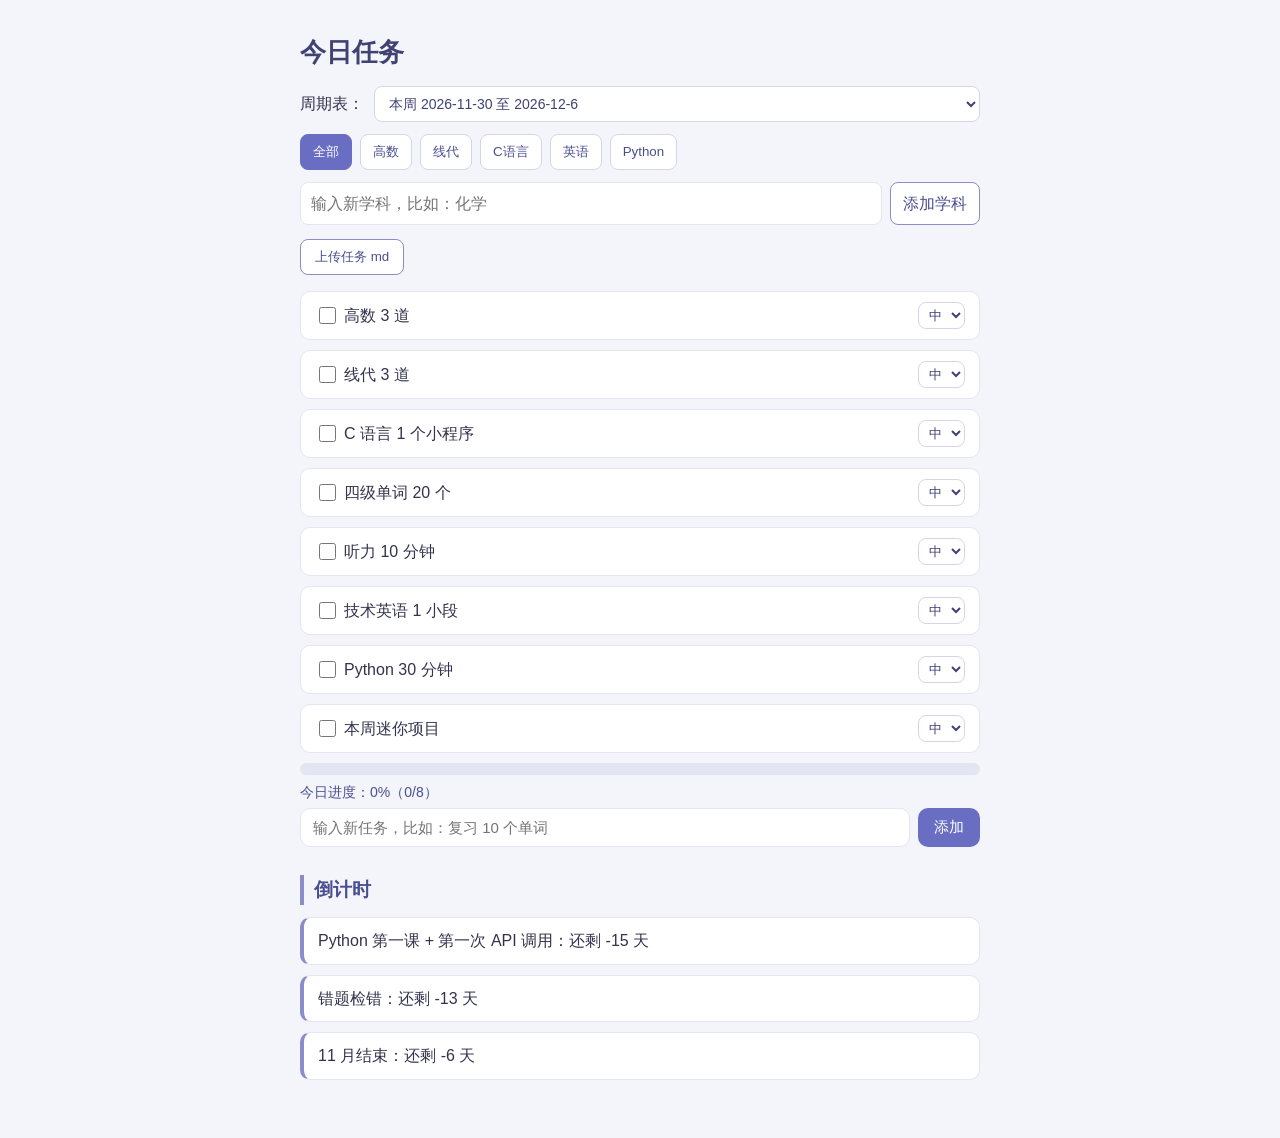
==== index.html @ de3592ec "学习打卡主页：去掉单词卡" ====
<!DOCTYPE html>
<html lang="zh-CN">
<head>
<meta charset="UTF-8">
<title>学习打卡</title>
<link rel="stylesheet" href="style.css">
</head>
<body>
<h1>今日任务</h1>
<div id="week-picker">
<label for="week-select">周期表：</label>
<select id="week-select"></select>
</div>
<nav id="subjects" aria-label="学科筛选"></nav>
<div id="add-subject-box">
<input id="new-subject" placeholder="输入新学科，比如：化学" maxlength="20">
<button id="add-subject" type="button">添加学科</button>
</div>
<div id="upload-box">
<input id="md-file" type="file" accept=".md,text/markdown" hidden>
<button id="upload-md" type="button">上传任务 md</button>
<span id="upload-status" aria-live="polite"></span>
</div>
<div id="tasks"></div>
<div id="progress">
<div id="progress-bar"></div>
</div>
<p id="progress-text">今日进度：0%</p>
<div id="add-box">
<input id="new-task" placeholder="输入新任务，比如：复习 10 个单词">
<button id="add-task">添加</button>
</div>
<h2>倒计时</h2>
<ul id="countdowns"></ul>
<script src="app.js"></script>
</body>
</html>
---- style.css ----
/* 学习打卡主页样式：第 4 步视觉收尾
   配色：低饱和蓝紫，整洁协调
   用法：直接覆盖本地的 style.css，浏览器 Ctrl+F5 强制刷新
   只改样式，不动 index.html 和 app.js */

* {
  box-sizing: border-box;
}

body {
  max-width: 720px;
  margin: 0 auto;
  padding: 24px 20px 48px;
  font-family: "Microsoft YaHei", "PingFang SC", sans-serif;
  background: #f4f5fb;
  color: #33334d;
  line-height: 1.6;
}

h1 {
  font-size: 26px;
  color: #3f4273;
  margin: 8px 0 20px;
}

h2 {
  font-size: 19px;
  color: #4a4e8f;
  margin: 28px 0 12px;
  padding-left: 10px;
  border-left: 4px solid #8a8dc7;
}

#week-picker {
  display: flex;
  align-items: center;
  gap: 10px;
  margin: -8px 0 16px;
}

#week-picker label {
  margin: 0;
  padding: 0;
  border: 0;
  background: none;
  cursor: default;
}

#week-select,
.priority {
  border: 1px solid #d4d6e8;
  border-radius: 8px;
  background: #ffffff;
  color: #3f4273;
  font-family: inherit;
}

#week-select {
  flex: 1;
  padding: 8px 10px;
  font-size: 14px;
}

.priority {
  padding: 4px 6px;
}

#week-select:focus,
.priority:focus {
  outline: 2px solid #b9bce0;
  outline-offset: 1px;
}

#upload-box {
  display: flex;
  align-items: center;
  gap: 10px;
  margin-bottom: 16px;
}

#upload-md {
  padding: 8px 14px;
  border: 1px solid #8a8dc7;
  border-radius: 8px;
  background: #ffffff;
  color: #4a4e8f;
  font-family: inherit;
  cursor: pointer;
}

#upload-md:hover {
  background: #eeeefa;
}

#upload-status {
  font-size: 14px;
  color: #5f638f;
}

#subjects {
  display: flex;
  flex-wrap: wrap;
  gap: 8px;
  margin: -4px 0 12px;
}

.subject {
  min-height: 36px;
  padding: 6px 12px;
  border: 1px solid #d4d6e8;
  border-radius: 8px;
  background: #ffffff;
  color: #4a4e8f;
  font-family: inherit;
  cursor: pointer;
}

.subject:hover {
  border-color: #8a8dc7;
}

.subject.active {
  border-color: #6a6ec2;
  background: #6a6ec2;
  color: #ffffff;
}

#add-subject-box {
  display: flex;
  gap: 8px;
  margin-bottom: 14px;
}

#new-subject {
  min-width: 0;
  flex: 1;
  padding: 8px 10px;
  border: 1px solid #e3e5f2;
  border-radius: 8px;
  font: inherit;
}

#add-subject {
  padding: 8px 12px;
  border: 1px solid #8a8dc7;
  border-radius: 8px;
  background: #ffffff;
  color: #4a4e8f;
  font: inherit;
  cursor: pointer;
}

/* 今日任务：一行一项，勾选后变淡 */
label {
  display: flex;
  align-items: center;
  gap: 8px;
  background: #ffffff;
  border: 1px solid #e3e5f2;
  border-radius: 10px;
  padding: 10px 14px;
  margin-bottom: 10px;
  cursor: pointer;
}

label:hover {
  border-color: #b9bce0;
}

label:has(input:checked) {
  opacity: 0.6;
}

/* 任务文字占满中间，删除按钮贴右边 */
label span {
  flex: 1;
}

input.task {
  accent-color: #6a6ec2;
  width: 17px;
  height: 17px;
  margin-right: 0;
  vertical-align: -3px;
}

.del {
  border: none;
  background: none;
  color: #b0b3c8;
  font-size: 18px;
  line-height: 1;
  padding: 2px 6px;
  cursor: pointer;
}

.del:hover {
  color: #e05252;
}

/* 自己加任务：一行输入框 + 添加按钮 */
#add-box {
  display: flex;
  gap: 8px;
  margin-top: 4px;
}

#new-task {
  flex: 1;
  padding: 10px 12px;
  border: 1px solid #e3e5f2;
  border-radius: 10px;
  font-size: 15px;
  font-family: inherit;
  color: #33334d;
  background: #ffffff;
}

#new-task:focus {
  outline: none;
  border-color: #8a8dc7;
}

#add-task {
  padding: 10px 16px;
  border: none;
  border-radius: 10px;
  background: #6a6ec2;
  color: #ffffff;
  font-size: 15px;
  cursor: pointer;
}

#add-task:hover {
  background: #5a5eb5;
}

/* 倒计时：一行一条 */
#countdowns {
  list-style: none;
  padding: 0;
  margin: 0;
}

#countdowns li {
  background: #ffffff;
  border: 1px solid #e3e5f2;
  border-left: 4px solid #8a8dc7;
  border-radius: 10px;
  padding: 10px 14px;
  margin-bottom: 10px;
}

/* 今日进度：进度条 + 百分比 */
#progress {
  background: #e3e5f2;
  border-radius: 8px;
  height: 12px;
  overflow: hidden;
  margin: 4px 0 6px;
}

#progress-bar {
  height: 100%;
  width: 0;
  background: #6a6ec2;
  border-radius: 8px;
  transition: width 0.3s ease;
}

#progress-text {
  margin: 0 0 4px;
  font-size: 14px;
  color: #4a4e8f;
}
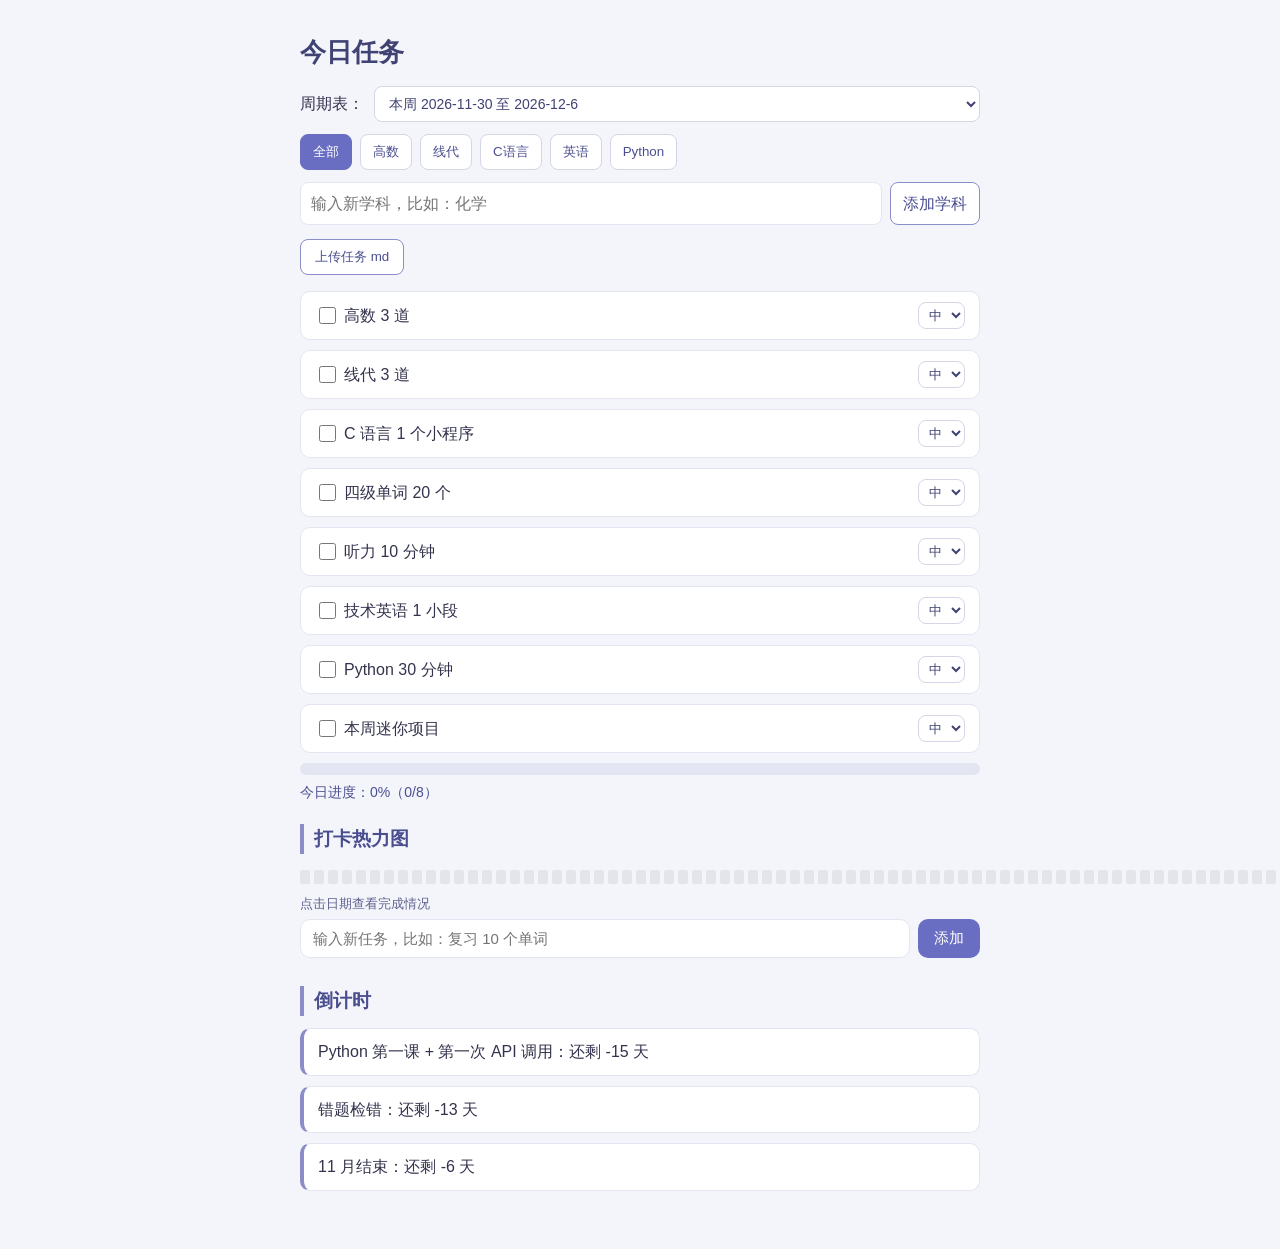
==== commit fe25bcbc: "学习打卡主页：打卡热力图" ====
--- a/index.html
+++ b/index.html
@@ -26,6 +26,11 @@
 <div id="progress-bar"></div>
 </div>
 <p id="progress-text">今日进度：0%</p>
+<section id="heatmap-section" aria-label="最近 12 周打卡热力图">
+<h2>打卡热力图</h2>
+<div id="heatmap" role="grid"></div>
+<p id="heatmap-detail" aria-live="polite">点击日期查看完成情况</p>
+</section>
 <div id="add-box">
 <input id="new-task" placeholder="输入新任务，比如：复习 10 个单词">
 <button id="add-task">添加</button>
--- a/style.css
+++ b/style.css
@@ -273,3 +273,44 @@
   font-size: 14px;
   color: #4a4e8f;
 }
+
+#heatmap-section h2 {
+  margin-top: 20px;
+}
+
+#heatmap {
+  display: grid;
+  grid-template-columns: repeat(21, 1fr);
+  grid-auto-rows: 14px;
+  grid-auto-flow: column;
+  gap: 4px;
+  padding: 4px 0;
+}
+
+.heat-cell {
+  width: 100%;
+  min-width: 10px;
+  height: 14px;
+  padding: 0;
+  border: 0;
+  border-radius: 2px;
+  background: #e3e5eb;
+  cursor: pointer;
+}
+
+.heat-cell:hover,
+.heat-cell:focus {
+  outline: 2px solid #6a6ec2;
+  outline-offset: 1px;
+}
+
+.heat-level-1 { background: #d4d5e8; }
+.heat-level-2 { background: #b4b5d8; }
+.heat-level-3 { background: #8d90c8; }
+.heat-level-4 { background: #6a6ec2; }
+
+#heatmap-detail {
+  margin: 6px 0 4px;
+  color: #5f638f;
+  font-size: 13px;
+}
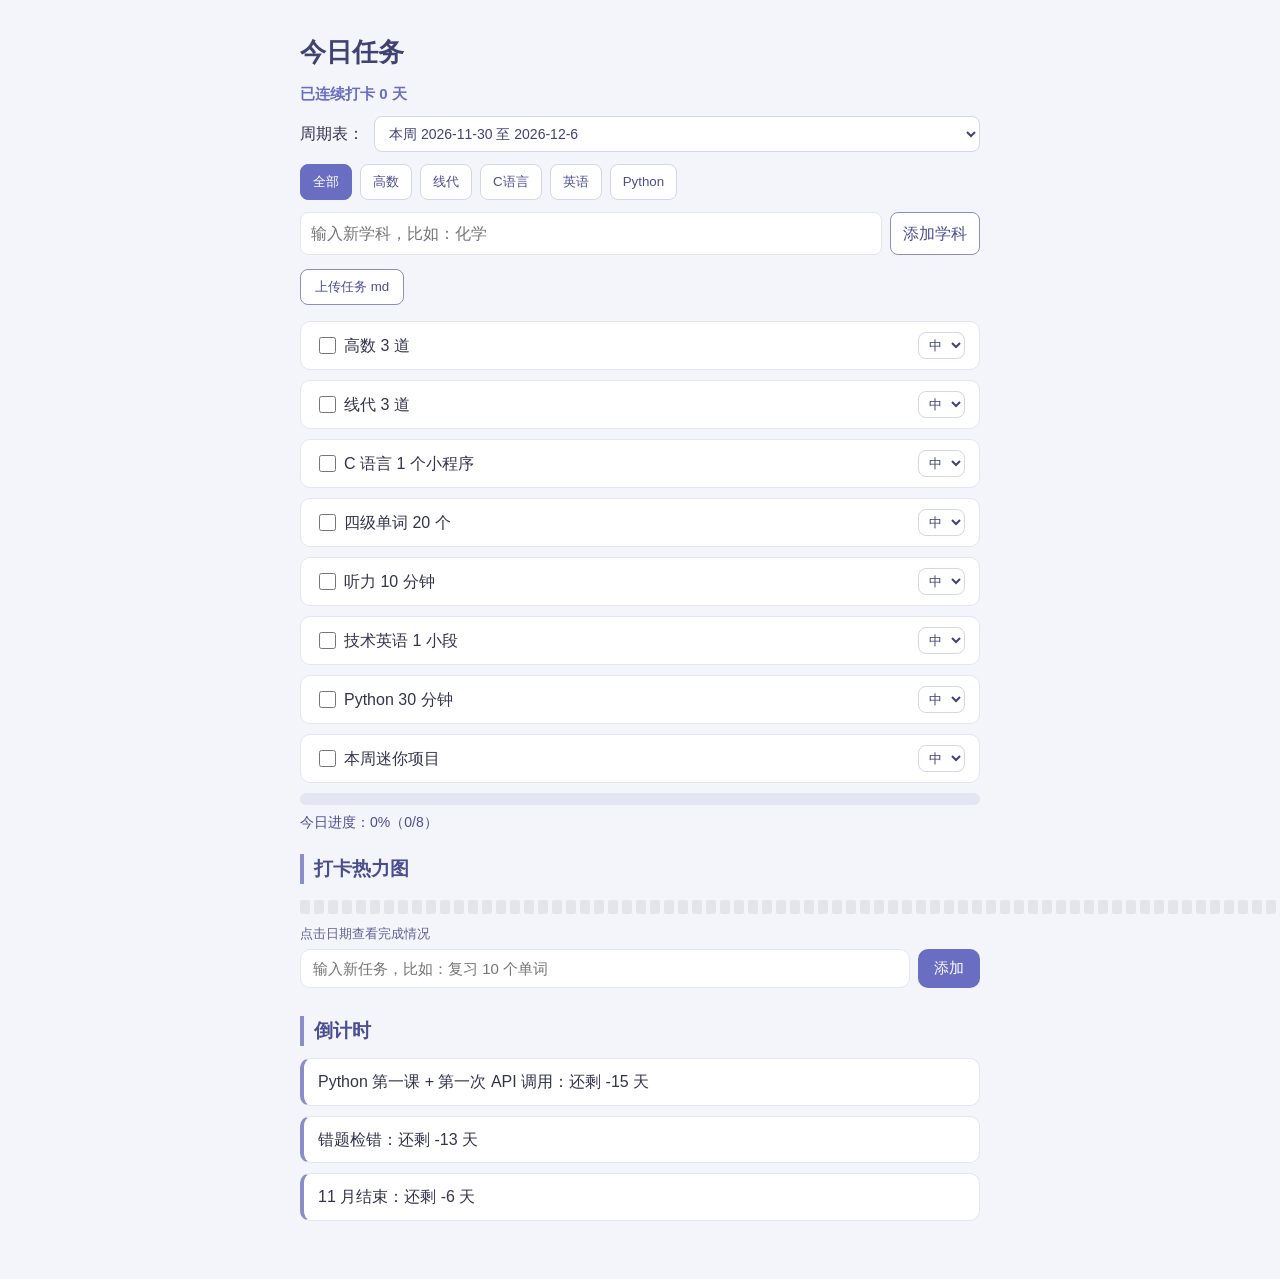
==== commit b544aa0e: "学习打卡主页：连续打卡天数" ====
--- a/index.html
+++ b/index.html
@@ -7,6 +7,7 @@
 </head>
 <body>
 <h1>今日任务</h1>
+<p id="streak-text">已连续打卡 0 天</p>
 <div id="week-picker">
 <label for="week-select">周期表：</label>
 <select id="week-select"></select>
--- a/style.css
+++ b/style.css
@@ -23,6 +23,13 @@
   margin: 8px 0 20px;
 }
 
+#streak-text {
+  margin: -12px 0 18px;
+  color: #6a6ec2;
+  font-size: 15px;
+  font-weight: 600;
+}
+
 h2 {
   font-size: 19px;
   color: #4a4e8f;
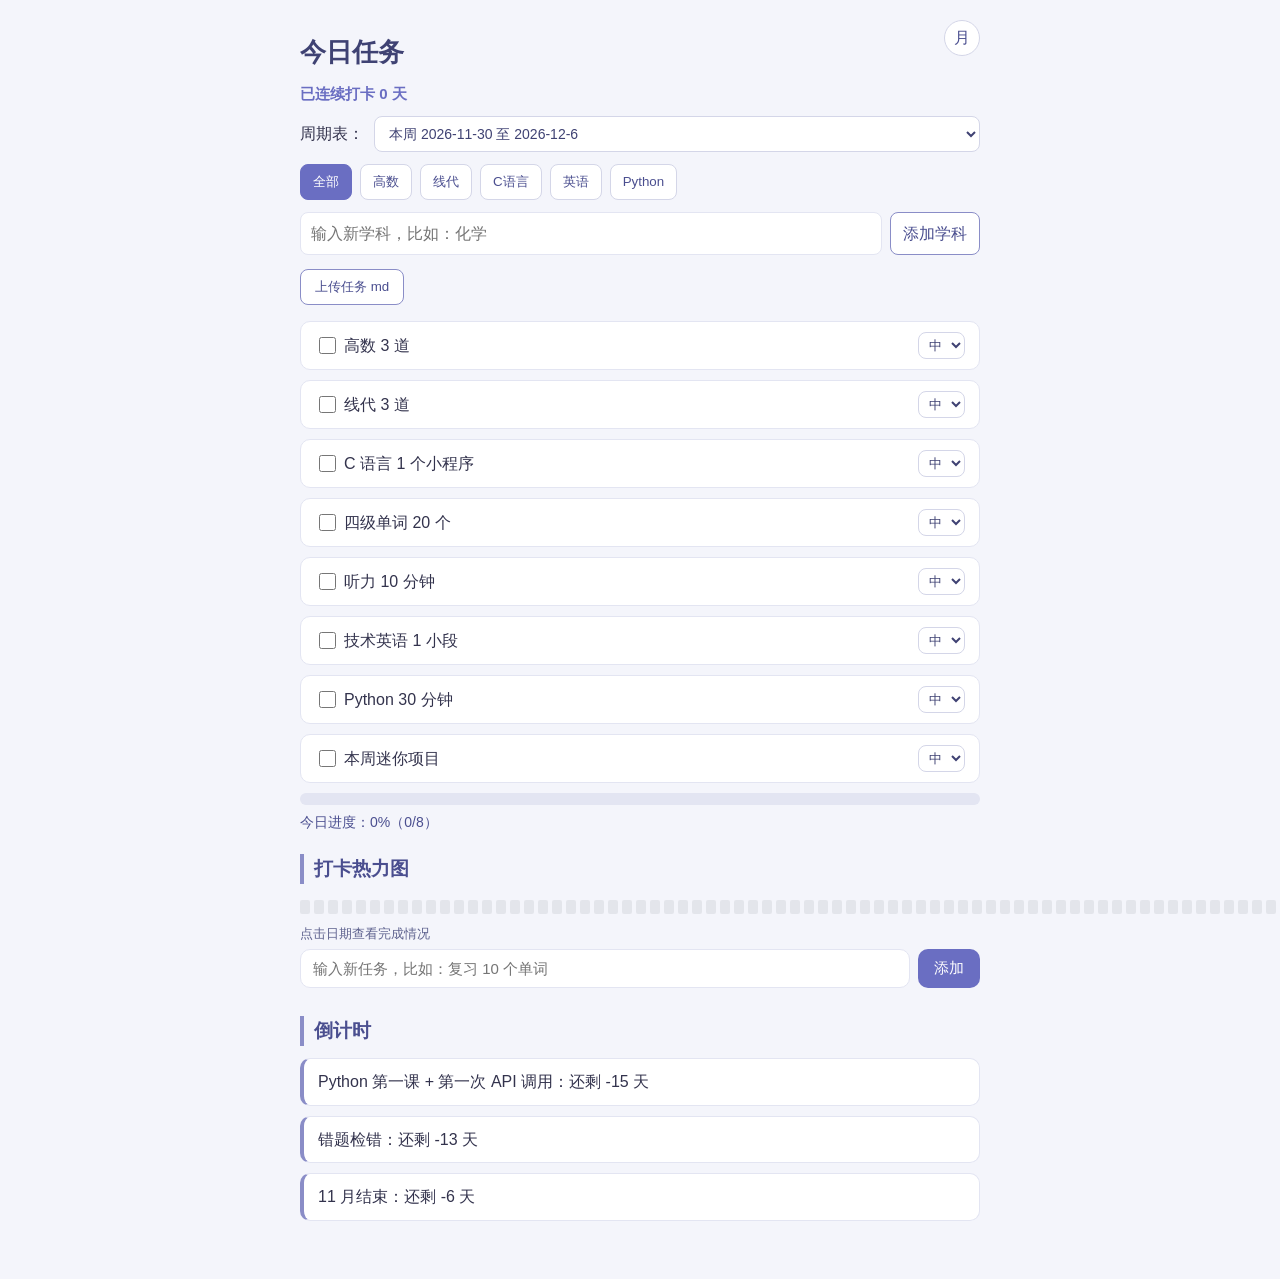
==== commit a63f7018: "学习打卡主页：深色模式" ====
--- a/index.html
+++ b/index.html
@@ -6,6 +6,7 @@
 <link rel="stylesheet" href="style.css">
 </head>
 <body>
+<button id="theme-toggle" type="button" aria-label="切换深色模式" title="切换深色模式">月</button>
 <h1>今日任务</h1>
 <p id="streak-text">已连续打卡 0 天</p>
 <div id="week-picker">
--- a/style.css
+++ b/style.css
@@ -8,6 +8,7 @@
 }
 
 body {
+  position: relative;
   max-width: 720px;
   margin: 0 auto;
   padding: 24px 20px 48px;
@@ -15,6 +16,27 @@
   background: #f4f5fb;
   color: #33334d;
   line-height: 1.6;
+}
+
+#theme-toggle {
+  position: absolute;
+  top: 20px;
+  right: 20px;
+  width: 36px;
+  height: 36px;
+  border: 1px solid #d4d6e8;
+  border-radius: 50%;
+  background: #ffffff;
+  color: #4a4e8f;
+  font-size: 16px;
+  cursor: pointer;
+}
+
+#theme-toggle:hover,
+#theme-toggle:focus {
+  border-color: #6a6ec2;
+  outline: 2px solid #b9bce0;
+  outline-offset: 1px;
 }
 
 h1 {
@@ -321,3 +343,63 @@
   color: #5f638f;
   font-size: 13px;
 }
+
+body.dark-mode {
+  background: #25263a;
+  color: #e7e8f5;
+}
+
+body.dark-mode h1,
+body.dark-mode h2 {
+  color: #d5d6f2;
+}
+
+body.dark-mode h2 {
+  border-left-color: #989bd4;
+}
+
+body.dark-mode #streak-text,
+body.dark-mode #progress-text,
+body.dark-mode #heatmap-detail,
+body.dark-mode #upload-status {
+  color: #bfc1e8;
+}
+
+body.dark-mode #theme-toggle,
+body.dark-mode #week-select,
+body.dark-mode .priority,
+body.dark-mode .subject,
+body.dark-mode #new-subject,
+body.dark-mode #new-task,
+body.dark-mode #upload-md,
+body.dark-mode #add-subject {
+  background: #353650;
+  border-color: #656994;
+  color: #e7e8f5;
+}
+
+body.dark-mode label,
+body.dark-mode #countdowns li {
+  background: #303148;
+  border-color: #505477;
+  color: #e7e8f5;
+}
+
+body.dark-mode label:hover {
+  border-color: #989bd4;
+}
+
+body.dark-mode #progress {
+  background: #464967;
+}
+
+body.dark-mode #upload-md:hover,
+body.dark-mode #add-subject:hover {
+  background: #44476a;
+}
+
+body.dark-mode .heat-cell.heat-level-0 { background: #3a3c52; }
+body.dark-mode .heat-cell.heat-level-1 { background: #575a82; }
+body.dark-mode .heat-cell.heat-level-2 { background: #7478aa; }
+body.dark-mode .heat-cell.heat-level-3 { background: #9296cf; }
+body.dark-mode .heat-cell.heat-level-4 { background: #b0b3e8; }
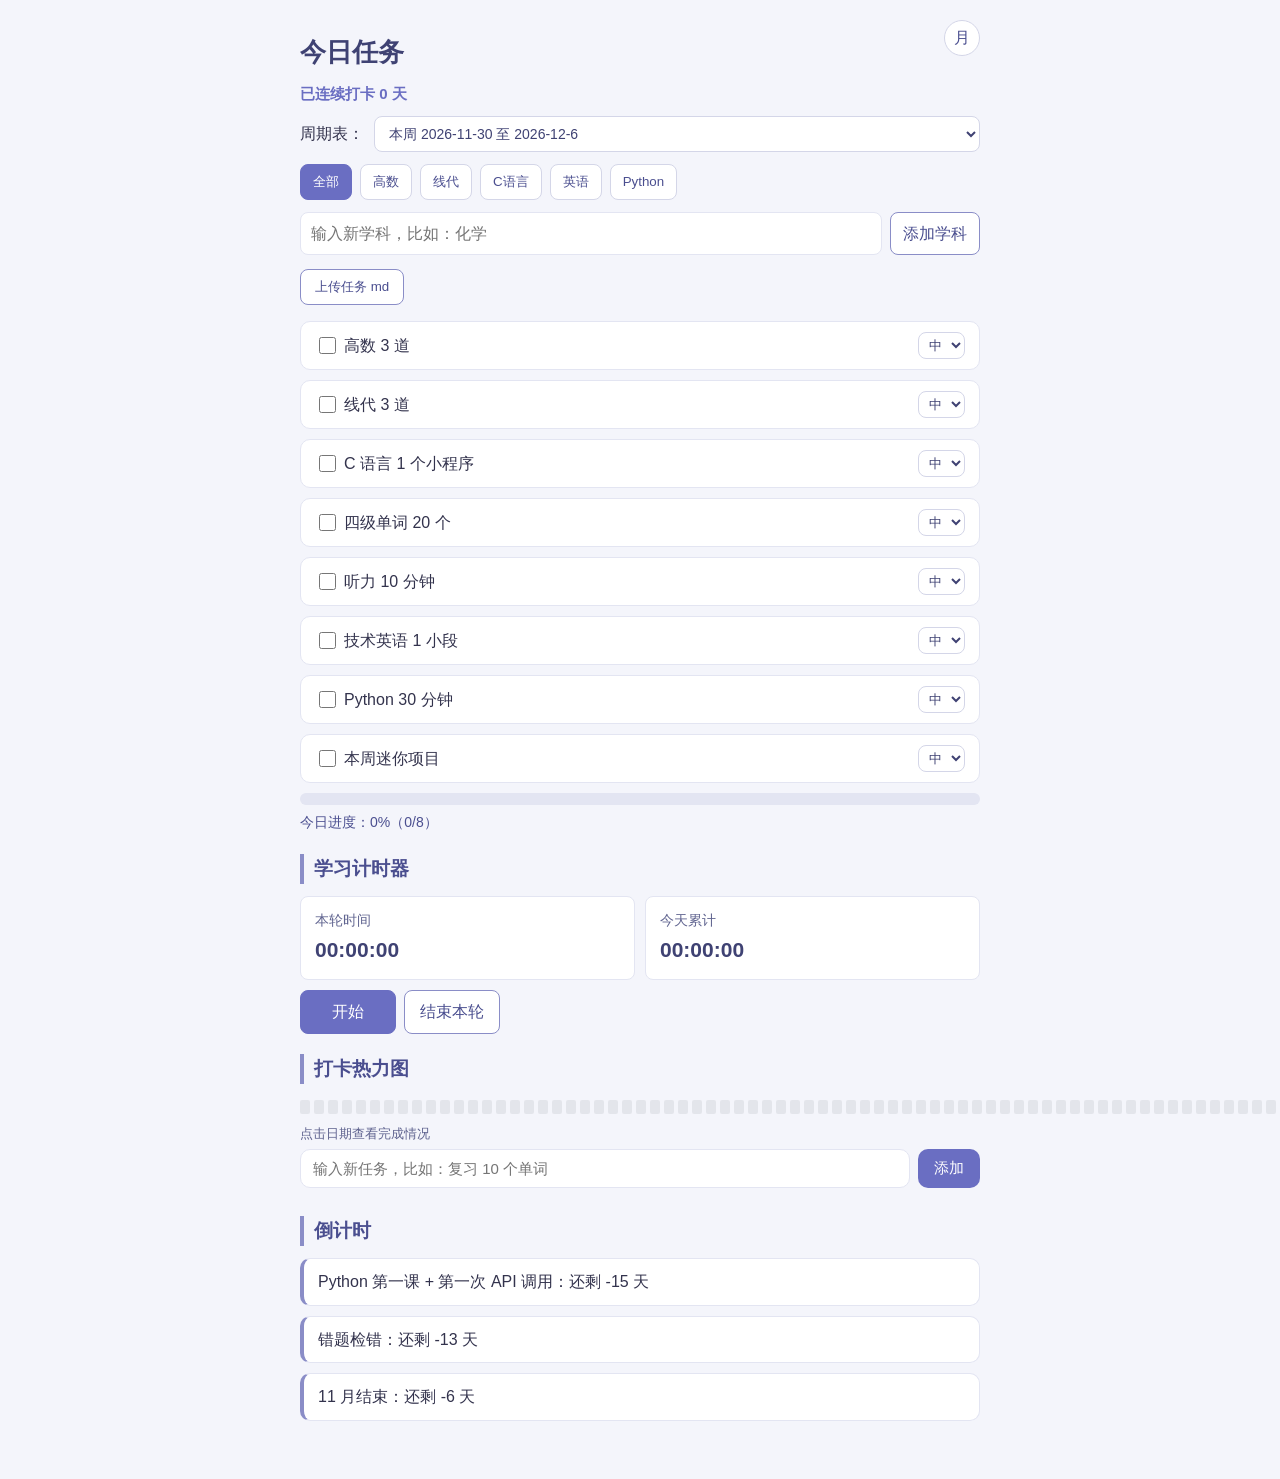
==== commit bb31d84e: "学习打卡主页：学习计时器" ====
--- a/index.html
+++ b/index.html
@@ -7,6 +7,15 @@
 </head>
 <body>
 <button id="theme-toggle" type="button" aria-label="切换深色模式" title="切换深色模式">月</button>
+<div id="celebration" role="status" aria-live="polite" aria-hidden="true">
+<div class="celebration-message">
+<div class="confetti" aria-hidden="true">
+<i></i><i></i><i></i><i></i><i></i><i></i>
+</div>
+<strong>今日完成！</strong>
+<span>今天的任务全部完成了</span>
+</div>
+</div>
 <h1>今日任务</h1>
 <p id="streak-text">已连续打卡 0 天</p>
 <div id="week-picker">
@@ -28,6 +37,17 @@
 <div id="progress-bar"></div>
 </div>
 <p id="progress-text">今日进度：0%</p>
+<section id="study-timer" aria-label="学习计时器">
+<h2>学习计时器</h2>
+<div class="timer-display">
+<p>本轮时间 <strong id="round-time">00:00:00</strong></p>
+<p>今天累计 <strong id="total-time">00:00:00</strong></p>
+</div>
+<div class="timer-actions">
+<button id="timer-toggle" type="button">开始</button>
+<button id="timer-finish" type="button">结束本轮</button>
+</div>
+</section>
 <section id="heatmap-section" aria-label="最近 12 周打卡热力图">
 <h2>打卡热力图</h2>
 <div id="heatmap" role="grid"></div>
--- a/style.css
+++ b/style.css
@@ -39,6 +39,95 @@
   outline-offset: 1px;
 }
 
+#celebration {
+  position: fixed;
+  inset: 0;
+  z-index: 20;
+  display: grid;
+  place-items: center;
+  padding: 20px;
+  background: rgba(45, 46, 70, 0.18);
+  opacity: 0;
+  visibility: hidden;
+  pointer-events: none;
+  transition: opacity 0.2s ease, visibility 0.2s ease;
+}
+
+#celebration.show {
+  opacity: 1;
+  visibility: visible;
+}
+
+.celebration-message {
+  position: relative;
+  width: min(300px, 100%);
+  padding: 28px 24px 24px;
+  overflow: hidden;
+  border: 1px solid #c7c9e4;
+  border-radius: 8px;
+  background: #ffffff;
+  color: #3f4273;
+  text-align: center;
+  box-shadow: 0 14px 36px rgba(63, 66, 115, 0.18);
+  transform: translateY(8px) scale(0.97);
+}
+
+#celebration.show .celebration-message {
+  animation: celebration-in 0.35s ease forwards;
+}
+
+.celebration-message strong,
+.celebration-message span {
+  display: block;
+}
+
+.celebration-message strong {
+  font-size: 22px;
+}
+
+.celebration-message span {
+  margin-top: 4px;
+  color: #6c6f99;
+  font-size: 14px;
+}
+
+.confetti i {
+  position: absolute;
+  top: -12px;
+  left: 50%;
+  width: 7px;
+  height: 13px;
+  border-radius: 2px;
+  background: #8589c2;
+}
+
+#celebration.show .confetti i { animation: confetti-fall 1.2s ease-out both; }
+.confetti i:nth-child(1) { margin-left: -100px; transform: rotate(18deg); }
+.confetti i:nth-child(2) { margin-left: -62px; background: #a5a8cf; animation-delay: 0.08s; }
+.confetti i:nth-child(3) { margin-left: -24px; background: #6f75ae; animation-delay: 0.03s; }
+.confetti i:nth-child(4) { margin-left: 18px; background: #a5a8cf; animation-delay: 0.12s; }
+.confetti i:nth-child(5) { margin-left: 56px; background: #7479b4; animation-delay: 0.05s; }
+.confetti i:nth-child(6) { margin-left: 94px; transform: rotate(-18deg); animation-delay: 0.1s; }
+
+@keyframes celebration-in {
+  to { transform: translateY(0) scale(1); }
+}
+
+@keyframes confetti-fall {
+  0% { top: -12px; opacity: 0; }
+  18% { opacity: 1; }
+  100% { top: 88px; opacity: 0; transform: rotate(150deg); }
+}
+
+@media (prefers-reduced-motion: reduce) {
+  #celebration,
+  .celebration-message,
+  .confetti i {
+    animation: none !important;
+    transition: none;
+  }
+}
+
 h1 {
   font-size: 26px;
   color: #3f4273;
@@ -301,6 +390,62 @@
   margin: 0 0 4px;
   font-size: 14px;
   color: #4a4e8f;
+}
+
+#study-timer h2 {
+  margin-top: 20px;
+}
+
+.timer-display {
+  display: grid;
+  grid-template-columns: repeat(2, minmax(0, 1fr));
+  gap: 10px;
+}
+
+.timer-display p {
+  margin: 0;
+  padding: 12px 14px;
+  border: 1px solid #e3e5f2;
+  border-radius: 8px;
+  background: #ffffff;
+  color: #5f638f;
+  font-size: 14px;
+}
+
+.timer-display strong {
+  display: block;
+  margin-top: 2px;
+  color: #3f4273;
+  font-size: 21px;
+  font-variant-numeric: tabular-nums;
+  letter-spacing: 0;
+}
+
+.timer-actions {
+  display: flex;
+  gap: 8px;
+  margin-top: 10px;
+}
+
+.timer-actions button {
+  min-width: 96px;
+  padding: 8px 14px;
+  border: 1px solid #8a8dc7;
+  border-radius: 8px;
+  background: #ffffff;
+  color: #4a4e8f;
+  font: inherit;
+  cursor: pointer;
+}
+
+#timer-toggle {
+  border-color: #6a6ec2;
+  background: #6a6ec2;
+  color: #ffffff;
+}
+
+.timer-actions button:hover {
+  filter: brightness(0.96);
 }
 
 #heatmap-section h2 {
@@ -378,6 +523,48 @@
   color: #e7e8f5;
 }
 
+body.dark-mode .timer-display p {
+  border-color: #505477;
+  background: #303148;
+  color: #bfc1e8;
+}
+
+body.dark-mode .timer-display strong {
+  color: #e7e8f5;
+}
+
+body.dark-mode .timer-actions button {
+  border-color: #656994;
+  background: #353650;
+  color: #e7e8f5;
+}
+
+body.dark-mode #timer-toggle {
+  border-color: #8589c2;
+  background: #7478aa;
+  color: #ffffff;
+}
+
+@media (max-width: 480px) {
+  .timer-display { grid-template-columns: 1fr; }
+  .timer-actions button { flex: 1; min-width: 0; }
+}
+
+body.dark-mode #celebration {
+  background: rgba(17, 18, 29, 0.42);
+}
+
+body.dark-mode .celebration-message {
+  border-color: #656994;
+  background: #303148;
+  color: #e7e8f5;
+  box-shadow: 0 14px 36px rgba(10, 11, 20, 0.36);
+}
+
+body.dark-mode .celebration-message span {
+  color: #bfc1e8;
+}
+
 body.dark-mode label,
 body.dark-mode #countdowns li {
   background: #303148;
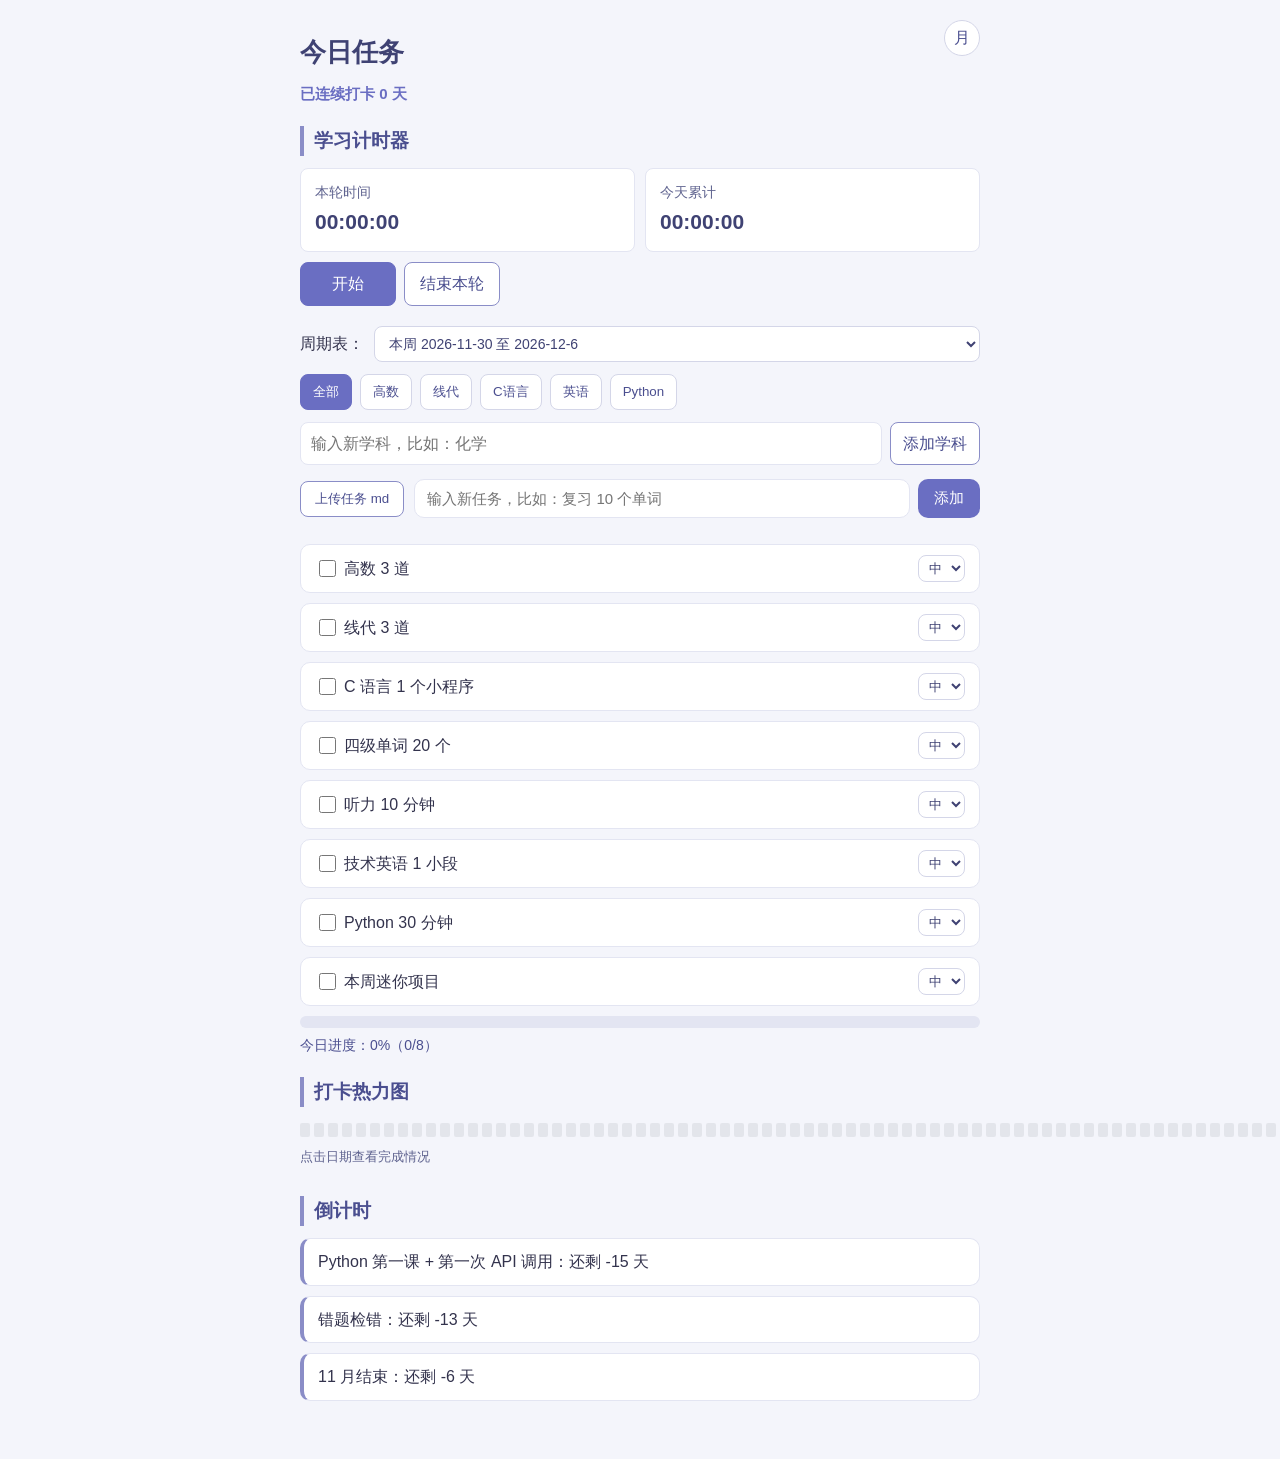
==== commit 87208c78: "学习打卡主页：调整计时器和任务输入位置" ====
--- a/index.html
+++ b/index.html
@@ -18,6 +18,17 @@
 </div>
 <h1>今日任务</h1>
 <p id="streak-text">已连续打卡 0 天</p>
+<section id="study-timer" aria-label="学习计时器">
+<h2>学习计时器</h2>
+<div class="timer-display">
+<p>本轮时间 <strong id="round-time">00:00:00</strong></p>
+<p>今天累计 <strong id="total-time">00:00:00</strong></p>
+</div>
+<div class="timer-actions">
+<button id="timer-toggle" type="button">开始</button>
+<button id="timer-finish" type="button">结束本轮</button>
+</div>
+</section>
 <div id="week-picker">
 <label for="week-select">周期表：</label>
 <select id="week-select"></select>
@@ -30,6 +41,10 @@
 <div id="upload-box">
 <input id="md-file" type="file" accept=".md,text/markdown" hidden>
 <button id="upload-md" type="button">上传任务 md</button>
+<div id="add-box">
+<input id="new-task" placeholder="输入新任务，比如：复习 10 个单词">
+<button id="add-task">添加</button>
+</div>
 <span id="upload-status" aria-live="polite"></span>
 </div>
 <div id="tasks"></div>
@@ -37,26 +52,11 @@
 <div id="progress-bar"></div>
 </div>
 <p id="progress-text">今日进度：0%</p>
-<section id="study-timer" aria-label="学习计时器">
-<h2>学习计时器</h2>
-<div class="timer-display">
-<p>本轮时间 <strong id="round-time">00:00:00</strong></p>
-<p>今天累计 <strong id="total-time">00:00:00</strong></p>
-</div>
-<div class="timer-actions">
-<button id="timer-toggle" type="button">开始</button>
-<button id="timer-finish" type="button">结束本轮</button>
-</div>
-</section>
 <section id="heatmap-section" aria-label="最近 12 周打卡热力图">
 <h2>打卡热力图</h2>
 <div id="heatmap" role="grid"></div>
 <p id="heatmap-detail" aria-live="polite">点击日期查看完成情况</p>
 </section>
-<div id="add-box">
-<input id="new-task" placeholder="输入新任务，比如：复习 10 个单词">
-<button id="add-task">添加</button>
-</div>
 <h2>倒计时</h2>
 <ul id="countdowns"></ul>
 <script src="app.js"></script>
--- a/style.css
+++ b/style.css
@@ -191,12 +191,14 @@
 
 #upload-box {
   display: flex;
+  flex-wrap: wrap;
   align-items: center;
   gap: 10px;
   margin-bottom: 16px;
 }
 
 #upload-md {
+  flex-shrink: 0;
   padding: 8px 14px;
   border: 1px solid #8a8dc7;
   border-radius: 8px;
@@ -211,6 +213,7 @@
 }
 
 #upload-status {
+  flex-basis: 100%;
   font-size: 14px;
   color: #5f638f;
 }
@@ -319,11 +322,14 @@
 /* 自己加任务：一行输入框 + 添加按钮 */
 #add-box {
   display: flex;
+  flex: 1;
+  min-width: 240px;
   gap: 8px;
-  margin-top: 4px;
+  margin: 0;
 }
 
 #new-task {
+  min-width: 0;
   flex: 1;
   padding: 10px 12px;
   border: 1px solid #e3e5f2;
@@ -390,6 +396,10 @@
   margin: 0 0 4px;
   font-size: 14px;
   color: #4a4e8f;
+}
+
+#study-timer {
+  margin-bottom: 28px;
 }
 
 #study-timer h2 {
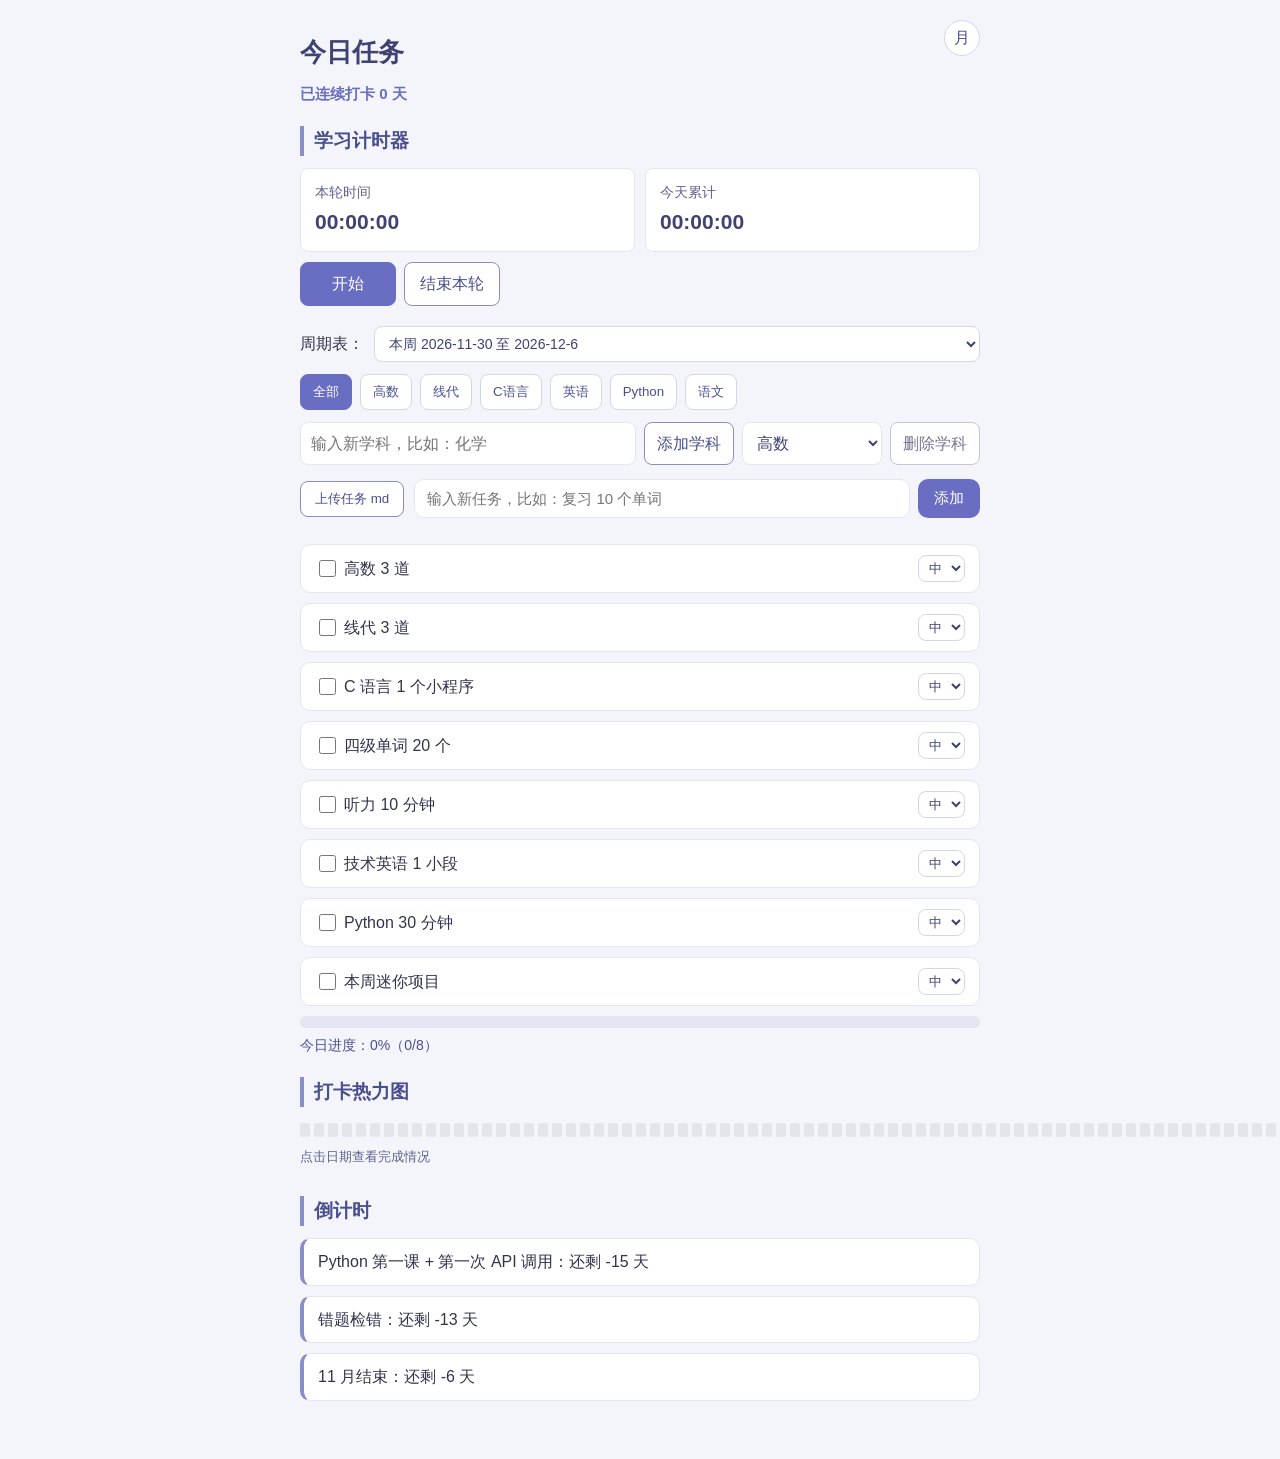
==== commit f506eeaa: "学习打卡主页：增加科目删除" ====
--- a/index.html
+++ b/index.html
@@ -37,6 +37,8 @@
 <div id="add-subject-box">
 <input id="new-subject" placeholder="输入新学科，比如：化学" maxlength="20">
 <button id="add-subject" type="button">添加学科</button>
+<select id="delete-subject-select" aria-label="选择要删除的学科"></select>
+<button id="delete-subject" type="button">删除学科</button>
 </div>
 <div id="upload-box">
 <input id="md-file" type="file" accept=".md,text/markdown" hidden>
--- a/style.css
+++ b/style.css
@@ -248,11 +248,13 @@
 
 #add-subject-box {
   display: flex;
+  flex-wrap: wrap;
   gap: 8px;
   margin-bottom: 14px;
 }
 
-#new-subject {
+#new-subject,
+#delete-subject-select {
   min-width: 0;
   flex: 1;
   padding: 8px 10px;
@@ -261,7 +263,14 @@
   font: inherit;
 }
 
-#add-subject {
+#delete-subject-select {
+  flex: 0 1 140px;
+  background: #ffffff;
+  color: #3f4273;
+}
+
+#add-subject,
+#delete-subject {
   padding: 8px 12px;
   border: 1px solid #8a8dc7;
   border-radius: 8px;
@@ -269,6 +278,16 @@
   color: #4a4e8f;
   font: inherit;
   cursor: pointer;
+}
+
+#delete-subject {
+  color: #747792;
+  border-color: #c4c6d8;
+}
+
+#delete-subject:disabled {
+  opacity: 0.5;
+  cursor: not-allowed;
 }
 
 /* 今日任务：一行一项，勾选后变淡 */
@@ -533,6 +552,13 @@
   color: #e7e8f5;
 }
 
+body.dark-mode #delete-subject-select,
+body.dark-mode #delete-subject {
+  background: #353650;
+  border-color: #656994;
+  color: #e7e8f5;
+}
+
 body.dark-mode .timer-display p {
   border-color: #505477;
   background: #303148;
